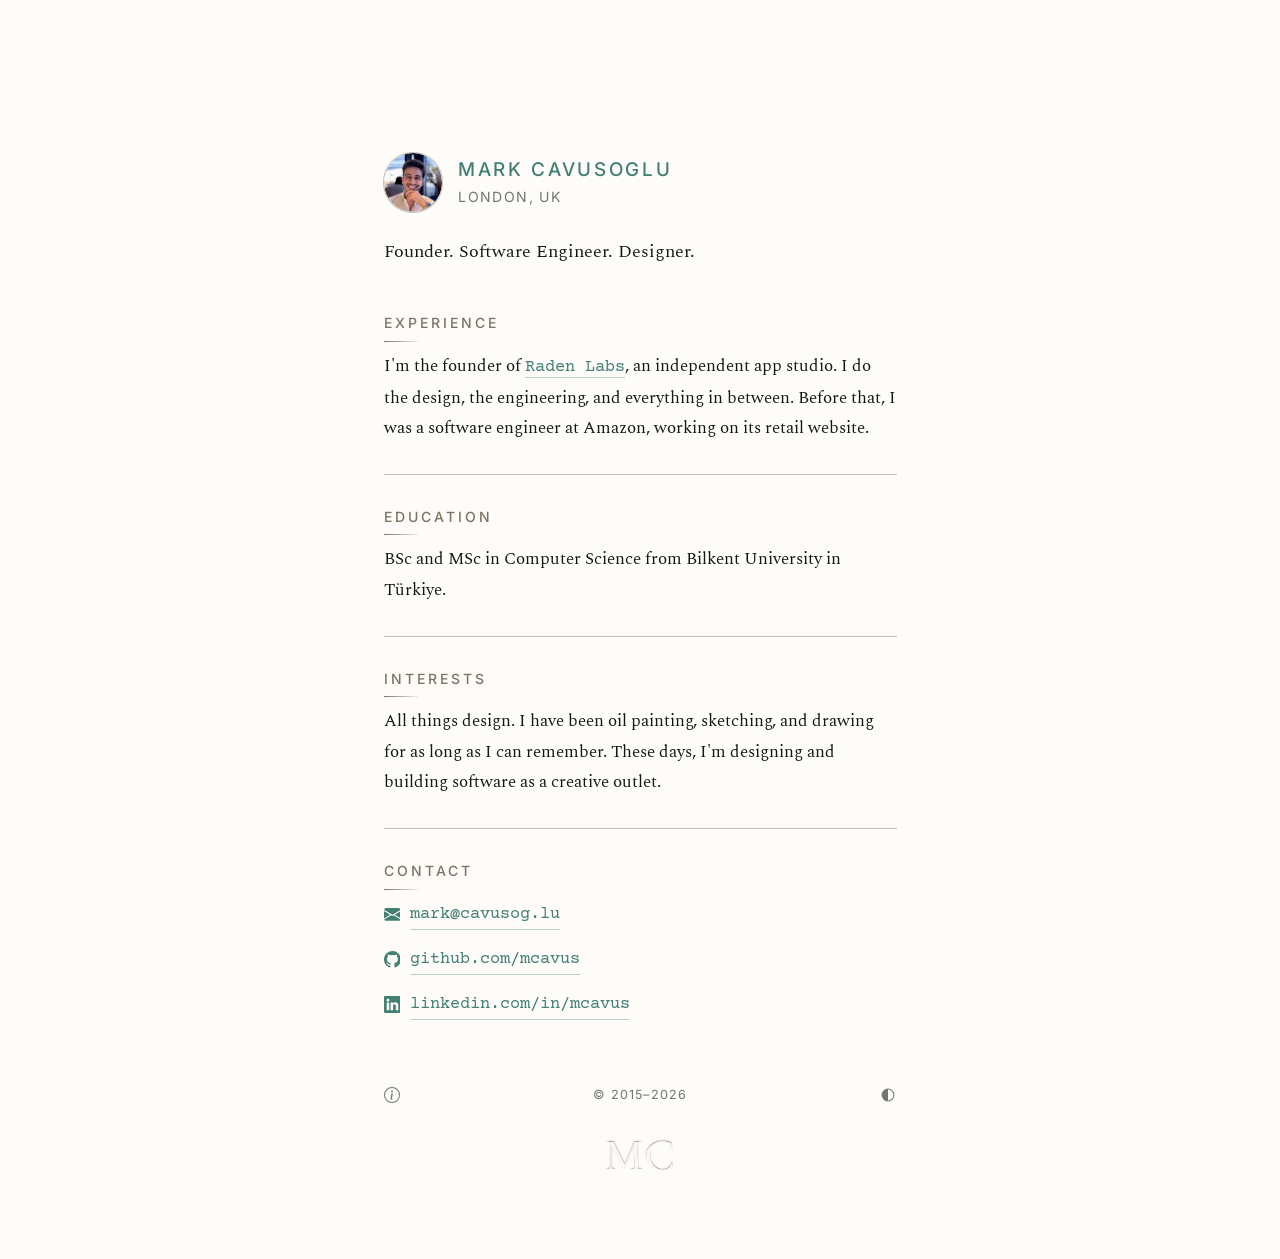
==== index.html @ 05237b3e "Setup personal site" ====
<!doctype html>
<html lang="en">
  <head>
    <meta charset="utf-8" />
    <title>Mark Cavusoglu</title>
    <meta name="viewport" content="width=device-width, initial-scale=1" />

    <!-- opt the whole page out of the Pinterest browser extension -->
    <meta name="pinterest" content="nopin" />

    <meta name="description" content="Founder of Raden Labs, an independent app studio. Previously a software engineer at Amazon. Based in London." />
    <link rel="canonical" href="https://mcavus.com/" />

    <!-- link previews: Slack, LinkedIn, iMessage, WhatsApp -->
    <meta property="og:type" content="website" />
    <meta property="og:site_name" content="Mark Cavusoglu" />
    <meta property="og:title" content="Mark Cavusoglu" />
    <meta property="og:description" content="Founder of Raden Labs, an independent app studio. Previously a software engineer at Amazon. Based in London." />
    <meta property="og:url" content="https://mcavus.com/" />
    <meta property="og:image" content="https://mcavus.com/share.jpg" />
    <meta property="og:image:width" content="1200" />
    <meta property="og:image:height" content="630" />
    <meta property="og:image:alt" content="Mark Cavusoglu, founder, software engineer and designer." />
    <meta name="twitter:card" content="summary_large_image" />

    <meta name="theme-color" content="#fdfcf8" media="(prefers-color-scheme: light)" />
    <meta name="theme-color" content="#151414" media="(prefers-color-scheme: dark)" />

    <!-- Apply the stored theme before first paint so the toggle never flashes. -->
    <script>
      try {
        var t = localStorage.getItem("theme");
        if (t === "light" || t === "dark") document.documentElement.dataset.theme = t;
      } catch (e) {}
    </script>

    <link rel="preconnect" href="https://fonts.googleapis.com" />
    <link rel="preconnect" href="https://fonts.gstatic.com" crossorigin />
    <link
      href="https://fonts.googleapis.com/css2?family=Cormorant+Garamond:wght@500&family=Courier+Prime&family=Inter:wght@400;500&family=Spectral&display=swap"
      rel="stylesheet"
    />

    <!-- .ico first for old browsers; those that understand type= prefer the
         SVG, which stays sharp at every size -->
    <link rel="icon" href="favicon.ico" sizes="any" />
    <link rel="icon" href="favicon.svg" type="image/svg+xml" />
    <!-- home-screen shortcuts: iOS wants a PNG and applies its own rounding,
         so that one is full-bleed; Android keeps the shape as drawn -->
    <link rel="apple-touch-icon" href="apple-touch-icon.png" />
    <link rel="icon" type="image/png" sizes="192x192" href="icon-192.png" />

    <link rel="stylesheet" href="style.css" />
  </head>

  <body>
    <main class="page">
      <div class="page-inner">
        <section class="hero">
          <div class="hero-col">
            <header class="hero-header">
              <div class="identity">
                <div class="avatar">
                  <img
                    src="portrait.jpg"
                    alt=""
                    width="160"
                    height="160"
                    decoding="async"
                    nopin="nopin"
                    draggable="false"
                  />
                </div>
                <div class="identity-text">
                  <h1 class="hero-name">MARK CAVUSOGLU</h1>
                  <p class="hero-location">London, UK</p>
                </div>
              </div>
              <p class="hero-lead">
                Founder. Software Engineer. Designer.
              </p>
            </header>

            <section class="hero-body">
              <section class="info-section">
                <h2 class="info-heading">Experience</h2>
                <p>
                  I'm the founder of
                  <a href="https://radenlabs.com" target="_blank" rel="noreferrer">Raden Labs</a>,
                  an independent app studio. I do
                  the design, the engineering, and everything in between.
                  Before that, I was a software engineer at Amazon, working on
                  its retail website.
                </p>
              </section>

              <section class="info-section">
                <h2 class="info-heading">Education</h2>
                <p>
                  BSc and MSc in Computer Science from Bilkent University in
                  Türkiye.
                </p>
              </section>

              <section class="info-section">
                <h2 class="info-heading">Interests</h2>
                <p>
                  All things design. I have been oil painting, sketching, and
                  drawing for as long as I can remember. These days, I'm
                  designing and building software as a creative outlet.
                </p>
              </section>

              <section class="info-section">
                <h2 class="info-heading">Contact</h2>
                <!-- Icons from Bootstrap Icons (icons.getbootstrap.com), MIT licence, (c) The Bootstrap Authors -->
                <ul class="contact-list">
                  <li>
                    <a href="mailto:mark@cavusog.lu">
                      <svg class="contact-icon" viewBox="0 0 16 16" fill="currentColor" aria-hidden="true" focusable="false"><path d="M.05 3.555A2 2 0 0 1 2 2h12a2 2 0 0 1 1.95 1.555L8 8.414zM0 4.697v7.104l5.803-3.558zM6.761 8.83l-6.57 4.027A2 2 0 0 0 2 14h12a2 2 0 0 0 1.808-1.144l-6.57-4.027L8 9.586zm3.436-.586L16 11.801V4.697z"/></svg>
                      <span>mark@cavusog.lu</span>
                    </a>
                  </li>
                  <li>
                    <a href="https://github.com/mcavus" target="_blank" rel="noreferrer">
                      <svg class="contact-icon" viewBox="0 0 16 16" fill="currentColor" aria-hidden="true" focusable="false"><path d="M8 0C3.58 0 0 3.58 0 8c0 3.54 2.29 6.53 5.47 7.59.4.07.55-.17.55-.38 0-.19-.01-.82-.01-1.49-2.01.37-2.53-.49-2.69-.94-.09-.23-.48-.94-.82-1.13-.28-.15-.68-.52-.01-.53.63-.01 1.08.58 1.23.82.72 1.21 1.87.87 2.33.66.07-.52.28-.87.51-1.07-1.78-.2-3.64-.89-3.64-3.95 0-.87.31-1.59.82-2.15-.08-.2-.36-1.02.08-2.12 0 0 .67-.21 2.2.82.64-.18 1.32-.27 2-.27s1.36.09 2 .27c1.53-1.04 2.2-.82 2.2-.82.44 1.1.16 1.92.08 2.12.51.56.82 1.27.82 2.15 0 3.07-1.87 3.75-3.65 3.95.29.25.54.73.54 1.48 0 1.07-.01 1.93-.01 2.2 0 .21.15.46.55.38A8.01 8.01 0 0 0 16 8c0-4.42-3.58-8-8-8"/></svg>
                      <span>github.com/mcavus</span>
                    </a>
                  </li>
                  <li>
                    <a href="https://www.linkedin.com/in/mcavus" target="_blank" rel="noreferrer">
                      <svg class="contact-icon" viewBox="0 0 16 16" fill="currentColor" aria-hidden="true" focusable="false"><path d="M0 1.146C0 .513.526 0 1.175 0h13.65C15.474 0 16 .513 16 1.146v13.708c0 .633-.526 1.146-1.175 1.146H1.175C.526 16 0 15.487 0 14.854zm4.943 12.248V6.169H2.542v7.225zm-1.2-8.212c.837 0 1.358-.554 1.358-1.248-.015-.709-.52-1.248-1.342-1.248S2.4 3.226 2.4 3.934c0 .694.521 1.248 1.327 1.248zm4.908 8.212V9.359c0-.216.016-.432.08-.586.173-.431.568-.878 1.232-.878.869 0 1.216.662 1.216 1.634v3.865h2.401V9.25c0-2.22-1.184-3.252-2.764-3.252-1.274 0-1.845.7-2.165 1.193v.025h-.016l.016-.025V6.169h-2.4c.03.678 0 7.225 0 7.225z"/></svg>
                      <span>linkedin.com/in/mcavus</span>
                    </a>
                  </li>
                </ul>
              </section>
            </section>

            <footer class="hero-footer">
              <div class="footer-row">
                <a class="icon-btn" href="site.html" data-label="Site info" aria-label="Site info">
                  <svg viewBox="0 0 16 16" width="16" height="16" fill="currentColor" aria-hidden="true" focusable="false">
                  <path d="M8 15A7 7 0 1 1 8 1a7 7 0 0 1 0 14m0 1A8 8 0 1 0 8 0a8 8 0 0 0 0 16"/>
                  <path d="m8.93 6.588-2.29.287-.082.38.45.083c.294.07.352.176.288.469l-.738 3.468c-.194.897.105 1.319.808 1.319.545 0 1.178-.252 1.465-.598l.088-.416c-.2.176-.492.246-.686.246-.275 0-.375-.193-.304-.533zM9 4.5a1 1 0 1 1-2 0 1 1 0 0 1 2 0"/>
                </svg>
                </a>
                <!-- literal year is the no-JS fallback; theme.js keeps it current -->
                <span class="footer-years">&copy;&nbsp;2015&ndash;<span id="year">2026</span></span>
                <button class="icon-btn" id="theme" type="button" data-label="Switch theme" aria-label="Switch colour theme">
                  <svg viewBox="0 0 20 20" width="16" height="16" aria-hidden="true" focusable="false">
                  <circle cx="10" cy="10" r="7.4" fill="none" stroke="currentColor" stroke-width="1.3" />
                  <path d="M10 2.6a7.4 7.4 0 0 0 0 14.8z" fill="currentColor" />
                </svg>
                </button>
              </div>
              <p class="footer-monogram">MC</p>
            </footer>
          </div>
        </section>
      </div>
    </main>

    <script src="theme.js" defer></script>
    <script src="analytics.js" defer></script>
  </body>
</html>
---- style.css ----
/* Palette: sage #7FBBB0 · ink #151414 · clay #908374 · paper #E1E0DE (dark-mode text)
   The four are used at full strength in dark mode. On paper, sage and clay
   are too light to pass WCAG AA on cream, so light mode uses hue-matched
   darker variants (#447F74 / #7F7365) that clear 4.5:1.
   Light mode sits on a near-white cream (#FDFCF8); dark stays on ink (#151414). */

:root {
  color-scheme: light;
  --accent: #447f74; /* sage, darkened for cream — 4.51:1 */
  --label: #7f7365; /* clay, darkened for cream — 4.50:1 */
  --page-bg: #fdfcf8; /* near-white cream, just off neutral */
  --text-main: #151414; /* 17.91:1 */
  --text-soft: #7f7365; /* 4.50:1 */
  --meta: #747473; /* neutral grey for metadata — 4.56:1, deliberately not clay */
  --border-soft: rgba(144, 131, 116, 0.5);
  --rule-fade: rgba(144, 131, 116, 0.14);
  --link-line: rgba(64, 121, 111, 0.35);
  --surface: #f0ede4; /* one step darker than the page */
  /* blind deboss: shadow on the upper edge, highlight on the lower */
  /* A dark edge on near-white reads weaker than a bright edge on near-black,
     so light mode sits a little above the numbers to read as equal to dark. */
  --emboss-lo: rgba(113, 101, 81, 0.62);
  --emboss-hi: rgba(255, 255, 255, 1);
  --emboss-face: #f9f8f4;
}

/* dark tokens, kept in one place */
@media (prefers-color-scheme: dark) {
  :root:not([data-theme="light"]) {
    color-scheme: dark;
    --accent: #7fbbb0; /* 8.44:1 on ink */
    --label: #908374; /* 4.98:1 on ink */
    --page-bg: #151414;
    --text-main: #e1e0de; /* 13.94:1 */
    --text-soft: #908374; /* 4.98:1 */
    --meta: #9e9e9d; /* 6.86:1 */
    --border-soft: rgba(144, 131, 116, 0.32);
    --rule-fade: rgba(144, 131, 116, 0.08);
    --link-line: rgba(127, 187, 176, 0.35);
    --surface: #232322; /* one step lighter than the page */
    --emboss-lo: rgba(0, 0, 0, 0.98);
    --emboss-hi: rgba(255, 255, 255, 0.22);
    --emboss-face: #181717; /* barely off the page, so the form still catches */
  }
}

/* explicit choice from the toggle always wins over the system preference */
:root[data-theme="dark"] {
  color-scheme: dark;
  --accent: #7fbbb0;
  --label: #908374;
  --page-bg: #151414;
  --text-main: #e1e0de;
  --text-soft: #908374;
  --meta: #9e9e9d;
  --border-soft: rgba(144, 131, 116, 0.32);
  --rule-fade: rgba(144, 131, 116, 0.08);
  --link-line: rgba(127, 187, 176, 0.35);
  --surface: #232322; /* one step lighter than the page */
  --emboss-lo: rgba(0, 0, 0, 0.98);
  --emboss-hi: rgba(255, 255, 255, 0.22);
  --emboss-face: #181717; /* barely off the page, so the form still catches */
}

*,
*::before,
*::after {
  box-sizing: border-box;
}

/* Everything below is sized in rem, so this one value scales the whole page.
   112.5% = 18px base instead of the browser default 16px. */
html {
  font-size: 112.5%;
  -webkit-text-size-adjust: 100%;
}

body {
  margin: 0;
  font-family: "Spectral", Georgia, "Times New Roman", serif;
  background-color: var(--page-bg);
  color: var(--text-main);
  -webkit-font-smoothing: antialiased;
}

/* everything that is not prose keeps its original face */
.hero-name,
.hero-location,
.footer-years {
  font-family: "Inter", system-ui, sans-serif;
}

.page {
  min-height: 100vh;
  display: flex;
  justify-content: center;
  align-items: flex-start; /* allow margin-top to work naturally */
}

.page-inner {
  /* .page is a centring flex container, so this needs an explicit width or it
     shrinks to fit its content and max-width never applies */
  width: 100%;
  max-width: 47.5rem; /* 760px at the old 16px base */
  padding: 3rem 1.5rem;
  margin: 0 auto;
}

@media (min-width: 992px) {
  .page-inner {
    padding: 4.5rem 2rem;
  }
}

/* Replaces Bootstrap's .row / .col-12 .col-lg-8. That grid resolved to a
   456px column centred inside the 760px page on wide screens, and to full
   width below the 992px breakpoint — reproduced here exactly. */
.hero-col {
  width: 100%;
}

@media (min-width: 992px) {
  .hero-col {
    max-width: 28.5rem; /* 456px at the old 16px base */
    margin-inline: auto;
  }
}

.hero-header {
  margin-bottom: 2.25rem;
  margin-top: clamp(3rem, 8vh, 6rem); /* real hero spacing */
}

/* the two footer icon buttons — about, and the theme toggle */

.icon-btn {
  position: relative;
  display: grid;
  place-items: center;
  flex: none;
  width: 2rem;
  height: 2rem;
  padding: 0;
  border: 0;
  border-radius: 4px;
  background: transparent;
  color: var(--meta);
  text-decoration: none;
  cursor: pointer;
  transition: color 160ms ease, background-color 160ms ease;
}

.icon-btn:hover {
  color: var(--accent);
  background: var(--surface);
}

.icon-btn:focus-visible {
  outline: 2px solid var(--accent);
  outline-offset: 2px;
}

/* Own tooltip rather than the native title=, which waits about a second and
   arrives in OS chrome. This shows instantly and in the site's own type. */
.icon-btn::after {
  content: attr(data-label);
  position: absolute;
  bottom: calc(100% + 0.35rem);
  left: 50%;
  transform: translateX(-50%);
  white-space: nowrap;
  font-family: "Inter", system-ui, sans-serif;
  font-size: 0.78rem; /* 14px */
  font-weight: 400;
  letter-spacing: normal;
  line-height: 1.3;
  color: var(--text-main);
  color: color-mix(in srgb, var(--text-main) 78%, transparent);
  background: var(--surface);
  border-radius: 0.34rem; /* 6px */
  padding: 0.22rem 0.56rem; /* 4px 10px */
  opacity: 0;
  pointer-events: none;
  transition: opacity 140ms ease;
}

.icon-btn:hover::after,
.icon-btn:focus-visible::after {
  opacity: 1;
}

/* The buttons are 2rem boxes around a 16px glyph, so the glyph sits 10px
   inside the button's edge. Aligning the boxes to the column would leave the
   icons visibly indented against the contact icons and headings above, so the
   outer two are pulled out by that inset — the glyphs line up with the column,
   and only the hover background overhangs it. */
.footer-row .icon-btn:first-child {
  margin-left: calc((2rem - 16px) / -2);
}

.footer-row .icon-btn:last-child {
  margin-right: calc((2rem - 16px) / -2);
}

/* the outer two would otherwise centre their labels off the edge of a phone */
.footer-row .icon-btn:first-child::after {
  left: 0;
  transform: none;
}

.footer-row .icon-btn:last-child::after {
  left: auto;
  right: 0;
  transform: none;
}

@media (prefers-reduced-motion: reduce) {
  .icon-btn,
  .icon-btn::after {
    transition: none;
  }
}

/* identity block: photo + name */

.identity {
  display: flex;
  align-items: center;
  gap: 0.9rem;
  margin-bottom: 1.4rem;
}

.avatar {
  flex: none;
  display: block;
  width: 3.25rem;
  height: 3.25rem;
  border-radius: 50%;
  overflow: hidden;
  /* hairline ring keeps the circle from dissolving into the page in both themes */
  box-shadow: 0 0 0 1px var(--border-soft);
}

.avatar img {
  display: block;
  width: 100%;
  height: 100%;
  object-fit: cover;
  border-radius: 50%;
  /* deter casual saving: no drag, no selection, no long-press callout, and
     pointer-events:none sends right-clicks to the wrapper instead, so the
     browser offers no image-specific menu items */
  pointer-events: none;
  user-select: none;
  -webkit-user-select: none;
  -webkit-user-drag: none;
  -webkit-touch-callout: none;
}

/* name */

.hero-name {
  letter-spacing: 0.14em;
  font-size: 1.05rem;
  font-weight: 500;
  line-height: 1.2;
  color: var(--accent);
  text-transform: uppercase;
  margin: 0;
}

.hero-location {
  font-size: 0.78rem;
  letter-spacing: 0.1em;
  text-transform: uppercase;
  color: var(--meta);
  /* bottom spacing now belongs to .identity */
  margin: 0.35rem 0 0;
}

/* back-link above the title on secondary pages */
.page-nav {
  margin-top: 0.5rem;
}

.page-nav .home-link {
  margin-top: 0;
}

/* the hero's tall top margin belongs to the link now */
.page-nav + .hero-header {
  margin-top: 2rem;
}

/* colophon: label / value rows. Deliberately not .info-section — that
   pattern, with its rules and tracked headings, belongs to the homepage. */
.colophon {
  margin: 0;
  display: grid;
  grid-template-columns: 1fr;
  gap: 0.25rem 1.5rem;
  font-size: 0.96rem;
  line-height: 1.6;
}

@media (min-width: 34em) {
  .colophon {
    grid-template-columns: 6.5rem 1fr;
    gap: 0.7rem 1.5rem;
  }
}

.colophon dt {
  font-family: "Inter", system-ui, sans-serif;
  font-size: 0.72rem;
  letter-spacing: 0.14em;
  text-transform: uppercase;
  color: var(--meta);
  /* nudge down so the label sits on the value's baseline, not above it */
  padding-top: 0.28rem;
}

.colophon dd {
  margin: 0 0 1rem;
  color: var(--text-main);
}

@media (min-width: 34em) {
  .colophon dd {
    margin-bottom: 0;
  }
}

.colophon a {
  font-family: "Courier Prime", ui-monospace, "Courier New", monospace;
  color: var(--accent);
  text-decoration: none;
  border-bottom: 1px solid var(--link-line);
  transition: border-bottom-color 160ms ease;
}

.colophon a:hover {
  border-bottom-color: var(--accent);
}

.colophon a:focus-visible {
  outline: 2px solid var(--accent);
  outline-offset: 3px;
  border-radius: 2px;
}

@media (prefers-reduced-motion: reduce) {
  .colophon a {
    transition: none;
  }
}

/* heading for secondary pages, e.g. Site info */
.page-title {
  font-family: "Spectral", Georgia, serif;
  font-size: 1.7rem;
  font-weight: 400;
  line-height: 1.25;
  color: var(--text-main);
  margin: 0 0 1.8rem;
}

.hero-lead {
  font-size: 1.02rem;
  line-height: 1.7;
  color: var(--text-main);
  margin: 0;
  max-width: 38rem;
}

.hero-body {
  font-size: 0.96rem;
  line-height: 1.75;
  color: var(--text-main);
}

/* sections */

.info-section {
  margin-top: 1.7rem;
  padding-top: 1.5rem;
  border-top: 1px solid var(--border-soft);
}

.info-section:first-of-type {
  margin-top: 0;
  padding-top: 0;
  border-top: none;
}

.info-heading {
  position: relative;
  display: inline-block;
  font-family: "Inter", system-ui, sans-serif;
  font-size: 0.78rem;
  font-weight: 500;
  letter-spacing: 0.22em;
  text-transform: uppercase;
  color: var(--label);
  margin: 0 0 0.5rem;
  padding-bottom: 0.35rem;
}

.info-heading::after {
  content: "";
  position: absolute;
  left: 0;
  bottom: 0;
  width: 1.9rem;
  height: 1px;
  background: linear-gradient(
    to right,
    var(--label),
    var(--rule-fade)
  );
}

.info-section p {
  margin: 0;
}

/* space between paragraphs within a section, without adding any before the
   first one — that gap belongs to the heading */
.info-section p + p {
  margin-top: 0.85rem;
}

/* links inside text */

.info-section a {
  font-family: "Courier Prime", ui-monospace, "Courier New", monospace;
  font-size: 1em; /* Courier Prime runs small — no downsizing needed */
  color: var(--accent);
  text-decoration: none;
  border-bottom: 1px solid var(--link-line);
  transition: border-bottom-color 160ms ease;
}

.info-section a:hover {
  border-bottom-color: var(--accent);
}

.info-section a:focus-visible {
  outline: 2px solid var(--accent);
  outline-offset: 3px;
  border-radius: 2px;
}

@media (prefers-reduced-motion: reduce) {
  .info-section a {
    transition: none;
  }
}

/* contact list — icon + label */

.contact-list {
  list-style: none;
  margin: 0;
  padding: 0;
  display: flex;
  flex-direction: column;
  gap: 0.6rem;
}

.contact-list a {
  display: inline-flex;
  align-items: center;
  gap: 0.55rem;
  /* the rule belongs to the label, not the icon, so it sits under the text only */
  border-bottom: none;
}

.contact-list a span {
  border-bottom: 1px solid var(--link-line);
  transition: border-bottom-color 160ms ease;
}

.contact-list a:hover span {
  border-bottom-color: var(--accent);
}

.contact-icon {
  flex: none;
  width: 0.9375rem;
  height: 0.9375rem;
}

@media (prefers-reduced-motion: reduce) {
  .contact-list a span {
    transition: none;
  }
}

/* 404 */

/* the error page is short, so it sits in the middle rather than at the top */
.page-centred {
  align-items: center;
}

.error-plate {
  margin: 0 0 2rem;
}

/* ---- gallery picture light -------------------------------------------
   A real fixture: a slim bar on a short stem above the canvas, throwing a
   warm cone downward. Hidden in light mode — the room is already lit. */

/* absolutely positioned so switching themes never shifts the painting */
.error-plate {
  position: relative;
}

.plate-lamp {
  display: none;
  position: absolute;
  left: 50%;
  transform: translateX(-50%);
  bottom: calc(100% + 0.45rem);
  width: 34%;
  max-width: 9rem;
  height: 0.28rem;
  border-radius: 0.2rem 0.2rem 0.12rem 0.12rem;
  /* machined housing: catches light along the top, falls to black underneath */
  background: linear-gradient(
    to bottom,
    #605e57 0%,
    #4a4842 38%,
    #2c2b27 76%,
    #171613 100%
  );
  box-shadow:
    0 -1px 0 rgba(255, 224, 165, 0.2),
    /* the lit underside — this is the lamp itself, not a reflection */
      0 1px 0 rgba(255, 219, 155, 0.8),
    0 2px 7px rgba(255, 206, 120, 0.4),
    0 5px 14px rgba(0, 0, 0, 0.5);
}

/* the stem holding it off the wall */
.plate-lamp::before {
  content: "";
  position: absolute;
  left: 50%;
  bottom: 100%;
  width: 0.18rem;
  height: 0.62rem;
  transform: translateX(-50%);
  background: linear-gradient(to bottom, #2a2926 0%, #4c4a44 70%, #55534c 100%);
  border-radius: 0.09rem 0.09rem 0 0;
}

/* the cone in the air between lamp and canvas, widening as it falls */
.plate-lamp::after {
  content: "";
  position: absolute;
  left: 50%;
  top: calc(100% - 1px);
  /* wide enough to spill past the fixture, narrow enough that it can never
     push the page sideways on a phone */
  width: 210%;
  max-width: 100vw;
  height: 2.2rem;
  transform: translateX(-50%);
  pointer-events: none;
  background: radial-gradient(
    46% 150% at 50% -8%,
    rgba(255, 216, 150, 0.36),
    rgba(255, 216, 150, 0.1) 44%,
    rgba(255, 216, 150, 0) 76%
  );
}

/* the frame exists so the picture light can overlay the canvas only,
   not the caption beneath it */
.plate-frame {
  position: relative;
  display: block;
  border-radius: 2px;
  overflow: hidden;
  /* hairline keeps the plate from floating free of the page in dark mode */
  box-shadow: 0 0 0 1px var(--border-soft);
}

.error-plate img {
  display: block;
  width: 100%;
  height: auto;
  transition: filter 200ms ease;
}

/* Picture light. In dark mode the canvas is turned down, then a warm pool is
   thrown across the top of it and allowed to fall away toward the bottom —
   the way a gallery lamp actually lights a painting. Light mode gets none of
   this: the room is already lit. */
.plate-frame::after {
  content: "";
  position: absolute;
  inset: 0;
  pointer-events: none;
  opacity: 0;
  transition: opacity 200ms ease;
  background:
    /* 1. hot band along the very top, where the lamp is nearest the canvas */
    linear-gradient(
      to bottom,
      rgba(255, 224, 165, 0.52) 0%,
      rgba(255, 224, 165, 0.24) 14%,
      rgba(255, 224, 165, 0) 32%
    ),
    /* 2. the pool of light, centred under the fixture */
      radial-gradient(
        80% 58% at 50% -6%,
        rgba(255, 219, 155, 0.42),
        rgba(255, 219, 155, 0.14) 46%,
        rgba(255, 219, 155, 0) 72%
      ),
    /* 3. inverse-square falloff down the canvas */
      linear-gradient(
        to bottom,
        rgba(0, 0, 0, 0) 24%,
        rgba(0, 0, 0, 0.34) 62%,
        rgba(0, 0, 0, 0.62) 100%
      ),
    /* 4. corners stay out of the beam */
      radial-gradient(
        125% 105% at 50% -5%,
        rgba(0, 0, 0, 0) 52%,
        rgba(0, 0, 0, 0.46) 100%
      );
}

@media (prefers-color-scheme: dark) {
  :root:not([data-theme="light"]) .error-plate img {
    filter: brightness(0.62) saturate(0.85);
  }

  :root:not([data-theme="light"]) .plate-frame::after {
    opacity: 1;
  }

  :root:not([data-theme="light"]) .plate-lamp {
    display: block;
  }
}

:root[data-theme="dark"] .error-plate img {
  filter: brightness(0.62) saturate(0.85);
}

:root[data-theme="dark"] .plate-frame::after {
  opacity: 1;
}

:root[data-theme="dark"] .plate-lamp {
  display: block;
}

@media (prefers-reduced-motion: reduce) {
  .plate-frame::after {
    transition: none;
  }
}

@media (prefers-reduced-motion: reduce) {
  .error-plate img {
    transition: none;
  }
}

/* museum-label voice: real Spectral italic, not a synthesised oblique */
.error-plate figcaption {
  font-family: "Spectral", Georgia, serif;
  font-style: italic;
  font-size: 0.68rem;
  letter-spacing: 0.01em;
  line-height: 1.5;
  color: var(--meta);
  margin-top: 0.65rem;
}

.error-code {
  /* same face as the headline below it */
  font-family: "Spectral", Georgia, serif;
  font-size: clamp(4rem, 15vw, 6.5rem);
  line-height: 1;
  /* tracking is added to the right edge too, so pull that back to keep the
     three digits optically centred */
  letter-spacing: 0.14em;
  text-indent: 0.14em;
  text-align: center;
  color: var(--accent); /* the monogram green */
  /* room below for the picture light to hang without displacing the painting.
     Kept in both themes so switching never reflows the page. */
  margin: 0 0 3.4rem;
}

.error-title {
  font-size: 1.5rem;
  font-weight: 400;
  line-height: 1.3;
  color: var(--text-main);
  margin: 0.6rem 0 0;
}

.home-link {
  display: inline-flex;
  align-items: center;
  gap: 0.5rem;
  margin-top: 2rem;
  font-family: "Courier Prime", ui-monospace, "Courier New", monospace;
  color: var(--accent);
  text-decoration: none;
}

.home-link span {
  border-bottom: 1px solid var(--link-line);
  transition: border-bottom-color 160ms ease;
}

.home-link:hover span {
  border-bottom-color: var(--accent);
}

.home-link:focus-visible {
  outline: 2px solid var(--accent);
  outline-offset: 3px;
  border-radius: 2px;
}

.home-arrow {
  flex: none;
  width: 0.9375rem;
  height: 0.9375rem;
}

@media (prefers-reduced-motion: reduce) {
  .home-link span {
    transition: none;
  }
}

/* footer */

.hero-footer {
  margin-top: 3rem;
}

/* info · copyright · theme toggle. The two buttons are the same width, so the
   copyright lands dead centre without needing to be positioned. */
.footer-row {
  display: flex;
  align-items: center;
  justify-content: space-between;
  gap: 0.75rem;
}

.footer-years {
  font-size: 0.7rem;
  color: var(--meta);
  letter-spacing: 0.08em;
  white-space: nowrap;
}

/* Blind deboss. The letterform is the page colour; all the depth comes from
   a shadow on its upper edge and a highlight on its lower. It can afford to be
   decorative now that the copyright line above carries the readable text. */
.footer-monogram {
  font-family: "Cormorant Garamond", serif;
  /* 2.2rem is the floor for this effect: below it the 1px shadows are too
     large a fraction of Cormorant's stroke and the relief goes flat */
  font-size: 2.5rem;
  font-weight: 500;
  line-height: 1;
  letter-spacing: 0.04em;
  text-indent: 0.04em;
  text-align: center;
  margin: 1.1rem 0 0;
  color: var(--emboss-face);
  text-shadow: 0 -1px 1px var(--emboss-lo), 0 1px 1px var(--emboss-hi);
  user-select: none;
}

/* the effect is pure shadow, which forced-colours modes strip away */
@media (forced-colors: active) {
  .footer-monogram {
    color: CanvasText;
    text-shadow: none;
  }
}
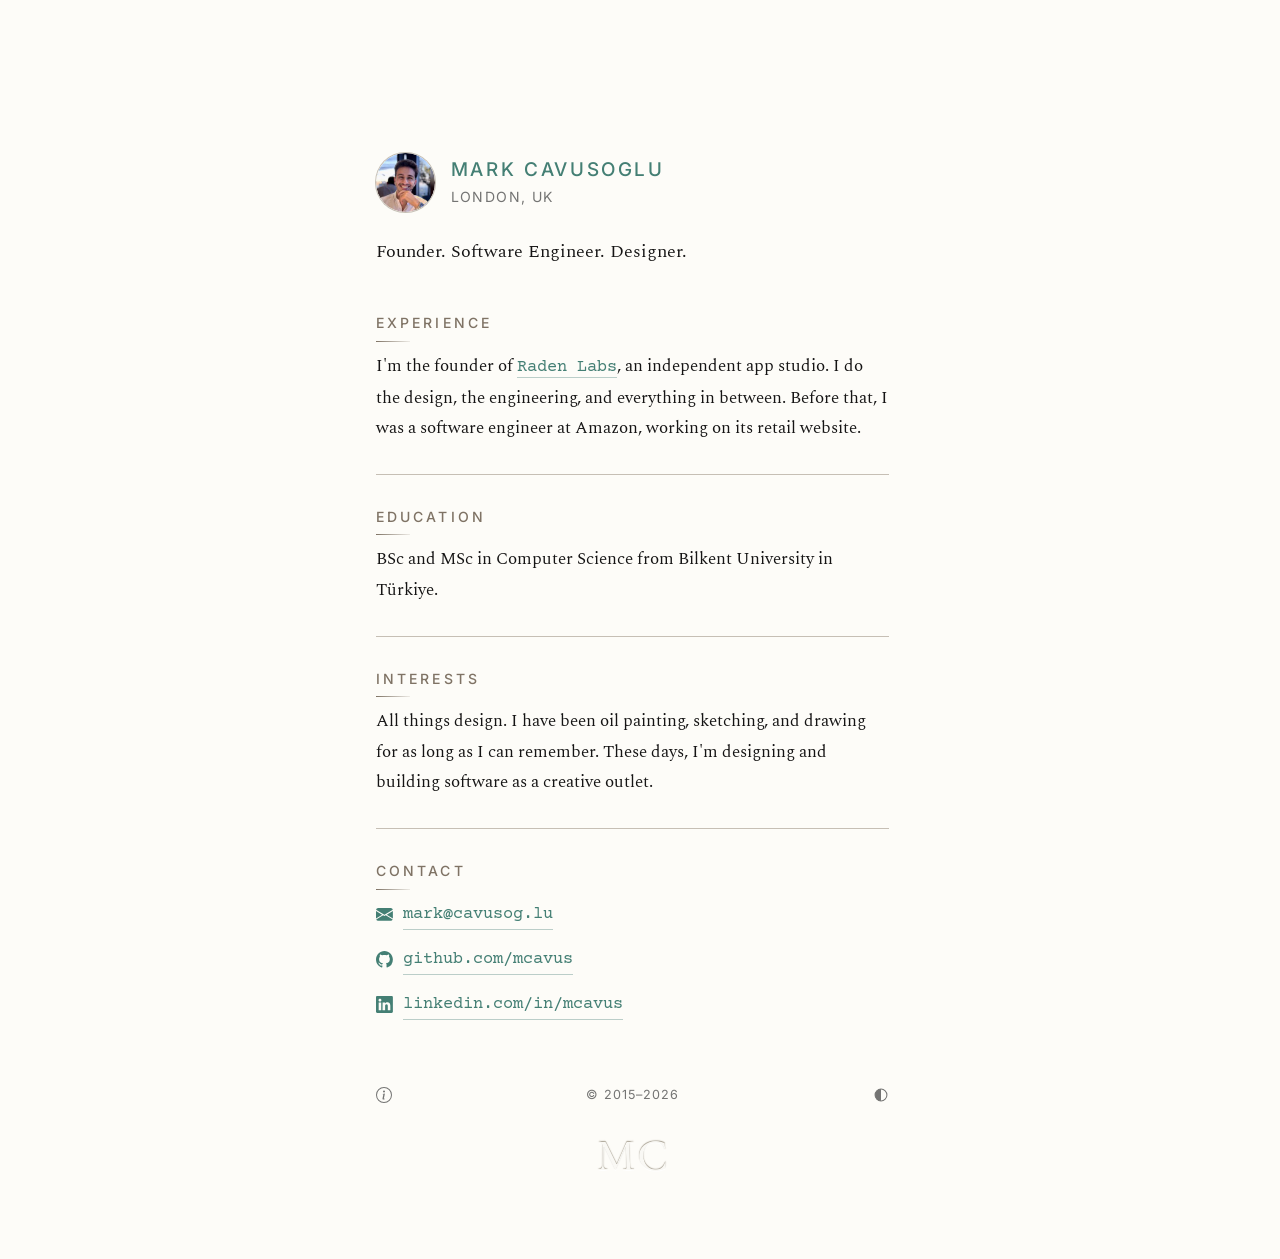
==== commit 0e7b410a: "Group assets into folders; add README, LICENSE, open-source link" ====
--- a/index.html
+++ b/index.html
@@ -17,7 +17,7 @@
     <meta property="og:title" content="Mark Cavusoglu" />
     <meta property="og:description" content="Founder of Raden Labs, an independent app studio. Previously a software engineer at Amazon. Based in London." />
     <meta property="og:url" content="https://mcavus.com/" />
-    <meta property="og:image" content="https://mcavus.com/share.jpg" />
+    <meta property="og:image" content="https://mcavus.com/assets/img/share.jpg" />
     <meta property="og:image:width" content="1200" />
     <meta property="og:image:height" content="630" />
     <meta property="og:image:alt" content="Mark Cavusoglu, founder, software engineer and designer." />
@@ -50,7 +50,7 @@
     <link rel="apple-touch-icon" href="apple-touch-icon.png" />
     <link rel="icon" type="image/png" sizes="192x192" href="icon-192.png" />
 
-    <link rel="stylesheet" href="style.css" />
+    <link rel="stylesheet" href="assets/css/style.css" />
   </head>
 
   <body>
@@ -62,7 +62,7 @@
               <div class="identity">
                 <div class="avatar">
                   <img
-                    src="portrait.jpg"
+                    src="assets/img/portrait.jpg"
                     alt=""
                     width="160"
                     height="160"
@@ -161,7 +161,7 @@
       </div>
     </main>
 
-    <script src="theme.js" defer></script>
-    <script src="analytics.js" defer></script>
+    <script src="assets/js/theme.js" defer></script>
+    <script src="assets/js/analytics.js" defer></script>
   </body>
 </html>
--- a/assets/css/style.css
+++ b/assets/css/style.css
@@ -0,0 +1,799 @@
+/* Palette: sage #7FBBB0 · ink #151414 · clay #908374 · paper #E1E0DE (dark-mode text)
+   The four are used at full strength in dark mode. On paper, sage and clay
+   are too light to pass WCAG AA on cream, so light mode uses hue-matched
+   darker variants (#447F74 / #7F7365) that clear 4.5:1.
+   Light mode sits on a near-white cream (#FDFCF8); dark stays on ink (#151414). */
+
+:root {
+  color-scheme: light;
+  --accent: #447f74; /* sage, darkened for cream — 4.51:1 */
+  --label: #7f7365; /* clay, darkened for cream — 4.50:1 */
+  --page-bg: #fdfcf8; /* near-white cream, just off neutral */
+  --text-main: #151414; /* 17.91:1 */
+  --text-soft: #7f7365; /* 4.50:1 */
+  --meta: #747473; /* neutral grey for metadata — 4.56:1, deliberately not clay */
+  --border-soft: rgba(144, 131, 116, 0.5);
+  --rule-fade: rgba(144, 131, 116, 0.14);
+  --link-line: rgba(64, 121, 111, 0.35);
+  --surface: #f0ede4; /* one step darker than the page */
+  /* blind deboss: shadow on the upper edge, highlight on the lower */
+  /* A dark edge on near-white reads weaker than a bright edge on near-black,
+     so light mode sits a little above the numbers to read as equal to dark. */
+  --emboss-lo: rgba(113, 101, 81, 0.62);
+  --emboss-hi: rgba(255, 255, 255, 1);
+  --emboss-face: #f9f8f4;
+}
+
+/* dark tokens, kept in one place */
+@media (prefers-color-scheme: dark) {
+  :root:not([data-theme="light"]) {
+    color-scheme: dark;
+    --accent: #7fbbb0; /* 8.44:1 on ink */
+    --label: #908374; /* 4.98:1 on ink */
+    --page-bg: #151414;
+    --text-main: #e1e0de; /* 13.94:1 */
+    --text-soft: #908374; /* 4.98:1 */
+    --meta: #9e9e9d; /* 6.86:1 */
+    --border-soft: rgba(144, 131, 116, 0.32);
+    --rule-fade: rgba(144, 131, 116, 0.08);
+    --link-line: rgba(127, 187, 176, 0.35);
+    --surface: #232322; /* one step lighter than the page */
+    --emboss-lo: rgba(0, 0, 0, 0.98);
+    --emboss-hi: rgba(255, 255, 255, 0.22);
+    --emboss-face: #181717; /* barely off the page, so the form still catches */
+  }
+}
+
+/* explicit choice from the toggle always wins over the system preference */
+:root[data-theme="dark"] {
+  color-scheme: dark;
+  --accent: #7fbbb0;
+  --label: #908374;
+  --page-bg: #151414;
+  --text-main: #e1e0de;
+  --text-soft: #908374;
+  --meta: #9e9e9d;
+  --border-soft: rgba(144, 131, 116, 0.32);
+  --rule-fade: rgba(144, 131, 116, 0.08);
+  --link-line: rgba(127, 187, 176, 0.35);
+  --surface: #232322; /* one step lighter than the page */
+  --emboss-lo: rgba(0, 0, 0, 0.98);
+  --emboss-hi: rgba(255, 255, 255, 0.22);
+  --emboss-face: #181717; /* barely off the page, so the form still catches */
+}
+
+*,
+*::before,
+*::after {
+  box-sizing: border-box;
+}
+
+/* Everything below is sized in rem, so this one value scales the whole page.
+   112.5% = 18px base instead of the browser default 16px. */
+html {
+  font-size: 112.5%;
+  -webkit-text-size-adjust: 100%;
+  /* reserve the scrollbar's width on every page so short pages (Site info)
+     don't jump sideways relative to tall ones (home) when navigating */
+  scrollbar-gutter: stable;
+}
+
+body {
+  margin: 0;
+  font-family: "Spectral", Georgia, "Times New Roman", serif;
+  background-color: var(--page-bg);
+  color: var(--text-main);
+  -webkit-font-smoothing: antialiased;
+}
+
+/* everything that is not prose keeps its original face */
+.hero-name,
+.hero-location,
+.footer-years {
+  font-family: "Inter", system-ui, sans-serif;
+}
+
+.page {
+  min-height: 100vh;
+  display: flex;
+  justify-content: center;
+  align-items: flex-start; /* allow margin-top to work naturally */
+}
+
+.page-inner {
+  /* .page is a centring flex container, so this needs an explicit width or it
+     shrinks to fit its content and max-width never applies */
+  width: 100%;
+  max-width: 47.5rem; /* 760px at the old 16px base */
+  padding: 3rem 1.5rem;
+  margin: 0 auto;
+}
+
+@media (min-width: 992px) {
+  .page-inner {
+    padding: 4.5rem 2rem;
+  }
+}
+
+/* Replaces Bootstrap's .row / .col-12 .col-lg-8. That grid resolved to a
+   456px column centred inside the 760px page on wide screens, and to full
+   width below the 992px breakpoint — reproduced here exactly. */
+.hero-col {
+  width: 100%;
+}
+
+@media (min-width: 992px) {
+  .hero-col {
+    max-width: 28.5rem; /* 456px at the old 16px base */
+    margin-inline: auto;
+  }
+}
+
+.hero-header {
+  margin-bottom: 2.25rem;
+  margin-top: clamp(3rem, 8vh, 6rem); /* real hero spacing */
+}
+
+/* the two footer icon buttons — about, and the theme toggle */
+
+.icon-btn {
+  position: relative;
+  display: grid;
+  place-items: center;
+  flex: none;
+  width: 2rem;
+  height: 2rem;
+  padding: 0;
+  border: 0;
+  border-radius: 4px;
+  background: transparent;
+  color: var(--meta);
+  text-decoration: none;
+  cursor: pointer;
+  transition: color 160ms ease, background-color 160ms ease;
+}
+
+.icon-btn:hover {
+  color: var(--accent);
+  background: var(--surface);
+}
+
+.icon-btn:focus-visible {
+  outline: 2px solid var(--accent);
+  outline-offset: 2px;
+}
+
+/* Own tooltip rather than the native title=, which waits about a second and
+   arrives in OS chrome. This shows instantly and in the site's own type. */
+.icon-btn::after {
+  content: attr(data-label);
+  position: absolute;
+  bottom: calc(100% + 0.35rem);
+  left: 50%;
+  transform: translateX(-50%);
+  white-space: nowrap;
+  font-family: "Inter", system-ui, sans-serif;
+  font-size: 0.78rem; /* 14px */
+  font-weight: 400;
+  letter-spacing: normal;
+  line-height: 1.3;
+  color: var(--text-main);
+  color: color-mix(in srgb, var(--text-main) 78%, transparent);
+  background: var(--surface);
+  border-radius: 0.34rem; /* 6px */
+  padding: 0.22rem 0.56rem; /* 4px 10px */
+  opacity: 0;
+  pointer-events: none;
+  transition: opacity 140ms ease;
+}
+
+.icon-btn:hover::after,
+.icon-btn:focus-visible::after {
+  opacity: 1;
+}
+
+/* The buttons are 2rem boxes around a 16px glyph, so the glyph sits 10px
+   inside the button's edge. Aligning the boxes to the column would leave the
+   icons visibly indented against the contact icons and headings above, so the
+   outer two are pulled out by that inset — the glyphs line up with the column,
+   and only the hover background overhangs it. */
+.footer-row .icon-btn:first-child {
+  margin-left: calc((2rem - 16px) / -2);
+}
+
+.footer-row .icon-btn:last-child {
+  margin-right: calc((2rem - 16px) / -2);
+}
+
+/* the outer two would otherwise centre their labels off the edge of a phone */
+.footer-row .icon-btn:first-child::after {
+  left: 0;
+  transform: none;
+}
+
+.footer-row .icon-btn:last-child::after {
+  left: auto;
+  right: 0;
+  transform: none;
+}
+
+@media (prefers-reduced-motion: reduce) {
+  .icon-btn,
+  .icon-btn::after {
+    transition: none;
+  }
+}
+
+/* identity block: photo + name */
+
+.identity {
+  display: flex;
+  align-items: center;
+  gap: 0.9rem;
+  margin-bottom: 1.4rem;
+}
+
+.avatar {
+  flex: none;
+  display: block;
+  width: 3.25rem;
+  height: 3.25rem;
+  border-radius: 50%;
+  overflow: hidden;
+  /* hairline ring keeps the circle from dissolving into the page in both themes */
+  box-shadow: 0 0 0 1px var(--border-soft);
+}
+
+.avatar img {
+  display: block;
+  width: 100%;
+  height: 100%;
+  object-fit: cover;
+  border-radius: 50%;
+  /* deter casual saving: no drag, no selection, no long-press callout, and
+     pointer-events:none sends right-clicks to the wrapper instead, so the
+     browser offers no image-specific menu items */
+  pointer-events: none;
+  user-select: none;
+  -webkit-user-select: none;
+  -webkit-user-drag: none;
+  -webkit-touch-callout: none;
+}
+
+/* name */
+
+.hero-name {
+  letter-spacing: 0.14em;
+  font-size: 1.05rem;
+  font-weight: 500;
+  line-height: 1.2;
+  color: var(--accent);
+  text-transform: uppercase;
+  margin: 0;
+}
+
+.hero-location {
+  font-size: 0.78rem;
+  letter-spacing: 0.1em;
+  text-transform: uppercase;
+  color: var(--meta);
+  /* bottom spacing now belongs to .identity */
+  margin: 0.35rem 0 0;
+}
+
+/* back-link above the title on secondary pages */
+.page-nav {
+  margin-top: 0.5rem;
+}
+
+.page-nav .home-link {
+  margin-top: 0;
+}
+
+/* the hero's tall top margin belongs to the link now */
+.page-nav + .hero-header {
+  margin-top: 2rem;
+}
+
+/* colophon: label / value rows. Deliberately not .info-section — that
+   pattern, with its rules and tracked headings, belongs to the homepage. */
+.colophon {
+  margin: 0;
+  display: grid;
+  grid-template-columns: 1fr;
+  gap: 0.25rem 1.5rem;
+  font-size: 0.96rem;
+  line-height: 1.6;
+}
+
+@media (min-width: 34em) {
+  .colophon {
+    grid-template-columns: 6.5rem 1fr;
+    gap: 0.7rem 1.5rem;
+  }
+}
+
+.colophon dt {
+  font-family: "Inter", system-ui, sans-serif;
+  font-size: 0.72rem;
+  letter-spacing: 0.14em;
+  text-transform: uppercase;
+  color: var(--meta);
+  /* nudge down so the label sits on the value's baseline, not above it */
+  padding-top: 0.28rem;
+}
+
+.colophon dd {
+  margin: 0 0 1rem;
+  color: var(--text-main);
+}
+
+@media (min-width: 34em) {
+  .colophon dd {
+    margin-bottom: 0;
+  }
+}
+
+.colophon a {
+  font-family: "Courier Prime", ui-monospace, "Courier New", monospace;
+  color: var(--accent);
+  text-decoration: none;
+  border-bottom: 1px solid var(--link-line);
+  transition: border-bottom-color 160ms ease;
+}
+
+.colophon a:hover {
+  border-bottom-color: var(--accent);
+}
+
+.colophon a:focus-visible {
+  outline: 2px solid var(--accent);
+  outline-offset: 3px;
+  border-radius: 2px;
+}
+
+@media (prefers-reduced-motion: reduce) {
+  .colophon a {
+    transition: none;
+  }
+}
+
+/* heading for secondary pages, e.g. Site info */
+.page-title {
+  font-family: "Spectral", Georgia, serif;
+  font-size: 1.7rem;
+  font-weight: 400;
+  line-height: 1.25;
+  color: var(--text-main);
+  margin: 0 0 1.8rem;
+}
+
+.hero-lead {
+  font-size: 1.02rem;
+  line-height: 1.7;
+  color: var(--text-main);
+  margin: 0;
+  max-width: 38rem;
+}
+
+.hero-body {
+  font-size: 0.96rem;
+  line-height: 1.75;
+  color: var(--text-main);
+}
+
+/* sections */
+
+.info-section {
+  margin-top: 1.7rem;
+  padding-top: 1.5rem;
+  border-top: 1px solid var(--border-soft);
+}
+
+.info-section:first-of-type {
+  margin-top: 0;
+  padding-top: 0;
+  border-top: none;
+}
+
+.info-heading {
+  position: relative;
+  display: inline-block;
+  font-family: "Inter", system-ui, sans-serif;
+  font-size: 0.78rem;
+  font-weight: 500;
+  letter-spacing: 0.22em;
+  text-transform: uppercase;
+  color: var(--label);
+  margin: 0 0 0.5rem;
+  padding-bottom: 0.35rem;
+}
+
+.info-heading::after {
+  content: "";
+  position: absolute;
+  left: 0;
+  bottom: 0;
+  width: 1.9rem;
+  height: 1px;
+  background: linear-gradient(
+    to right,
+    var(--label),
+    var(--rule-fade)
+  );
+}
+
+.info-section p {
+  margin: 0;
+}
+
+/* space between paragraphs within a section, without adding any before the
+   first one — that gap belongs to the heading */
+.info-section p + p {
+  margin-top: 0.85rem;
+}
+
+/* links inside text */
+
+.info-section a {
+  font-family: "Courier Prime", ui-monospace, "Courier New", monospace;
+  font-size: 1em; /* Courier Prime runs small — no downsizing needed */
+  color: var(--accent);
+  text-decoration: none;
+  border-bottom: 1px solid var(--link-line);
+  transition: border-bottom-color 160ms ease;
+}
+
+.info-section a:hover {
+  border-bottom-color: var(--accent);
+}
+
+.info-section a:focus-visible {
+  outline: 2px solid var(--accent);
+  outline-offset: 3px;
+  border-radius: 2px;
+}
+
+@media (prefers-reduced-motion: reduce) {
+  .info-section a {
+    transition: none;
+  }
+}
+
+/* contact list — icon + label */
+
+.contact-list {
+  list-style: none;
+  margin: 0;
+  padding: 0;
+  display: flex;
+  flex-direction: column;
+  gap: 0.6rem;
+}
+
+.contact-list a {
+  display: inline-flex;
+  align-items: center;
+  gap: 0.55rem;
+  /* the rule belongs to the label, not the icon, so it sits under the text only */
+  border-bottom: none;
+}
+
+.contact-list a span {
+  border-bottom: 1px solid var(--link-line);
+  transition: border-bottom-color 160ms ease;
+}
+
+.contact-list a:hover span {
+  border-bottom-color: var(--accent);
+}
+
+.contact-icon {
+  flex: none;
+  width: 0.9375rem;
+  height: 0.9375rem;
+}
+
+@media (prefers-reduced-motion: reduce) {
+  .contact-list a span {
+    transition: none;
+  }
+}
+
+/* 404 */
+
+/* the error page is short, so it sits in the middle rather than at the top */
+.page-centred {
+  align-items: center;
+}
+
+.error-plate {
+  margin: 0 0 2rem;
+}
+
+/* ---- gallery picture light -------------------------------------------
+   A real fixture: a slim bar on a short stem above the canvas, throwing a
+   warm cone downward. Hidden in light mode — the room is already lit. */
+
+/* absolutely positioned so switching themes never shifts the painting */
+.error-plate {
+  position: relative;
+}
+
+.plate-lamp {
+  display: none;
+  position: absolute;
+  left: 50%;
+  transform: translateX(-50%);
+  bottom: calc(100% + 0.45rem);
+  width: 34%;
+  max-width: 9rem;
+  height: 0.28rem;
+  border-radius: 0.2rem 0.2rem 0.12rem 0.12rem;
+  /* machined housing: catches light along the top, falls to black underneath */
+  background: linear-gradient(
+    to bottom,
+    #605e57 0%,
+    #4a4842 38%,
+    #2c2b27 76%,
+    #171613 100%
+  );
+  box-shadow:
+    0 -1px 0 rgba(255, 224, 165, 0.2),
+    /* the lit underside — this is the lamp itself, not a reflection */
+      0 1px 0 rgba(255, 219, 155, 0.8),
+    0 2px 7px rgba(255, 206, 120, 0.4),
+    0 5px 14px rgba(0, 0, 0, 0.5);
+}
+
+/* the stem holding it off the wall */
+.plate-lamp::before {
+  content: "";
+  position: absolute;
+  left: 50%;
+  bottom: 100%;
+  width: 0.18rem;
+  height: 0.62rem;
+  transform: translateX(-50%);
+  background: linear-gradient(to bottom, #2a2926 0%, #4c4a44 70%, #55534c 100%);
+  border-radius: 0.09rem 0.09rem 0 0;
+}
+
+/* the cone in the air between lamp and canvas, widening as it falls */
+.plate-lamp::after {
+  content: "";
+  position: absolute;
+  left: 50%;
+  top: calc(100% - 1px);
+  /* wide enough to spill past the fixture, narrow enough that it can never
+     push the page sideways on a phone */
+  width: 210%;
+  max-width: 100vw;
+  height: 2.2rem;
+  transform: translateX(-50%);
+  pointer-events: none;
+  background: radial-gradient(
+    46% 150% at 50% -8%,
+    rgba(255, 216, 150, 0.36),
+    rgba(255, 216, 150, 0.1) 44%,
+    rgba(255, 216, 150, 0) 76%
+  );
+}
+
+/* the frame exists so the picture light can overlay the canvas only,
+   not the caption beneath it */
+.plate-frame {
+  position: relative;
+  display: block;
+  border-radius: 2px;
+  overflow: hidden;
+  /* hairline keeps the plate from floating free of the page in dark mode */
+  box-shadow: 0 0 0 1px var(--border-soft);
+}
+
+.error-plate img {
+  display: block;
+  width: 100%;
+  height: auto;
+  transition: filter 200ms ease;
+}
+
+/* Picture light. In dark mode the canvas is turned down, then a warm pool is
+   thrown across the top of it and allowed to fall away toward the bottom —
+   the way a gallery lamp actually lights a painting. Light mode gets none of
+   this: the room is already lit. */
+.plate-frame::after {
+  content: "";
+  position: absolute;
+  inset: 0;
+  pointer-events: none;
+  opacity: 0;
+  transition: opacity 200ms ease;
+  background:
+    /* 1. hot band along the very top, where the lamp is nearest the canvas */
+    linear-gradient(
+      to bottom,
+      rgba(255, 224, 165, 0.52) 0%,
+      rgba(255, 224, 165, 0.24) 14%,
+      rgba(255, 224, 165, 0) 32%
+    ),
+    /* 2. the pool of light, centred under the fixture */
+      radial-gradient(
+        80% 58% at 50% -6%,
+        rgba(255, 219, 155, 0.42),
+        rgba(255, 219, 155, 0.14) 46%,
+        rgba(255, 219, 155, 0) 72%
+      ),
+    /* 3. inverse-square falloff down the canvas */
+      linear-gradient(
+        to bottom,
+        rgba(0, 0, 0, 0) 24%,
+        rgba(0, 0, 0, 0.34) 62%,
+        rgba(0, 0, 0, 0.62) 100%
+      ),
+    /* 4. corners stay out of the beam */
+      radial-gradient(
+        125% 105% at 50% -5%,
+        rgba(0, 0, 0, 0) 52%,
+        rgba(0, 0, 0, 0.46) 100%
+      );
+}
+
+@media (prefers-color-scheme: dark) {
+  :root:not([data-theme="light"]) .error-plate img {
+    filter: brightness(0.62) saturate(0.85);
+  }
+
+  :root:not([data-theme="light"]) .plate-frame::after {
+    opacity: 1;
+  }
+
+  :root:not([data-theme="light"]) .plate-lamp {
+    display: block;
+  }
+}
+
+:root[data-theme="dark"] .error-plate img {
+  filter: brightness(0.62) saturate(0.85);
+}
+
+:root[data-theme="dark"] .plate-frame::after {
+  opacity: 1;
+}
+
+:root[data-theme="dark"] .plate-lamp {
+  display: block;
+}
+
+@media (prefers-reduced-motion: reduce) {
+  .plate-frame::after {
+    transition: none;
+  }
+}
+
+@media (prefers-reduced-motion: reduce) {
+  .error-plate img {
+    transition: none;
+  }
+}
+
+/* museum-label voice: real Spectral italic, not a synthesised oblique */
+.error-plate figcaption {
+  font-family: "Spectral", Georgia, serif;
+  font-style: italic;
+  font-size: 0.68rem;
+  letter-spacing: 0.01em;
+  line-height: 1.5;
+  color: var(--meta);
+  margin-top: 0.65rem;
+}
+
+.error-code {
+  /* same face as the headline below it */
+  font-family: "Spectral", Georgia, serif;
+  font-size: clamp(4rem, 15vw, 6.5rem);
+  line-height: 1;
+  /* tracking is added to the right edge too, so pull that back to keep the
+     three digits optically centred */
+  letter-spacing: 0.14em;
+  text-indent: 0.14em;
+  text-align: center;
+  color: var(--accent); /* the monogram green */
+  /* room below for the picture light to hang without displacing the painting.
+     Kept in both themes so switching never reflows the page. */
+  margin: 0 0 3.4rem;
+}
+
+.error-title {
+  font-size: 1.5rem;
+  font-weight: 400;
+  line-height: 1.3;
+  color: var(--text-main);
+  margin: 0.6rem 0 0;
+}
+
+.home-link {
+  display: inline-flex;
+  align-items: center;
+  gap: 0.5rem;
+  margin-top: 2rem;
+  font-family: "Courier Prime", ui-monospace, "Courier New", monospace;
+  color: var(--accent);
+  text-decoration: none;
+}
+
+.home-link span {
+  border-bottom: 1px solid var(--link-line);
+  transition: border-bottom-color 160ms ease;
+}
+
+.home-link:hover span {
+  border-bottom-color: var(--accent);
+}
+
+.home-link:focus-visible {
+  outline: 2px solid var(--accent);
+  outline-offset: 3px;
+  border-radius: 2px;
+}
+
+.home-arrow {
+  flex: none;
+  width: 0.9375rem;
+  height: 0.9375rem;
+}
+
+@media (prefers-reduced-motion: reduce) {
+  .home-link span {
+    transition: none;
+  }
+}
+
+/* footer */
+
+.hero-footer {
+  margin-top: 3rem;
+}
+
+/* info · copyright · theme toggle. The two buttons are the same width, so the
+   copyright lands dead centre without needing to be positioned. */
+.footer-row {
+  display: flex;
+  align-items: center;
+  justify-content: space-between;
+  gap: 0.75rem;
+}
+
+.footer-years {
+  font-size: 0.7rem;
+  color: var(--meta);
+  letter-spacing: 0.08em;
+  white-space: nowrap;
+}
+
+/* Blind deboss. The letterform is the page colour; all the depth comes from
+   a shadow on its upper edge and a highlight on its lower. It can afford to be
+   decorative now that the copyright line above carries the readable text. */
+.footer-monogram {
+  font-family: "Cormorant Garamond", serif;
+  /* 2.2rem is the floor for this effect: below it the 1px shadows are too
+     large a fraction of Cormorant's stroke and the relief goes flat */
+  font-size: 2.5rem;
+  font-weight: 500;
+  line-height: 1;
+  letter-spacing: 0.04em;
+  text-indent: 0.04em;
+  text-align: center;
+  margin: 1.1rem 0 0;
+  color: var(--emboss-face);
+  text-shadow: 0 -1px 1px var(--emboss-lo), 0 1px 1px var(--emboss-hi);
+  user-select: none;
+}
+
+/* the effect is pure shadow, which forced-colours modes strip away */
+@media (forced-colors: active) {
+  .footer-monogram {
+    color: CanvasText;
+    text-shadow: none;
+  }
+}
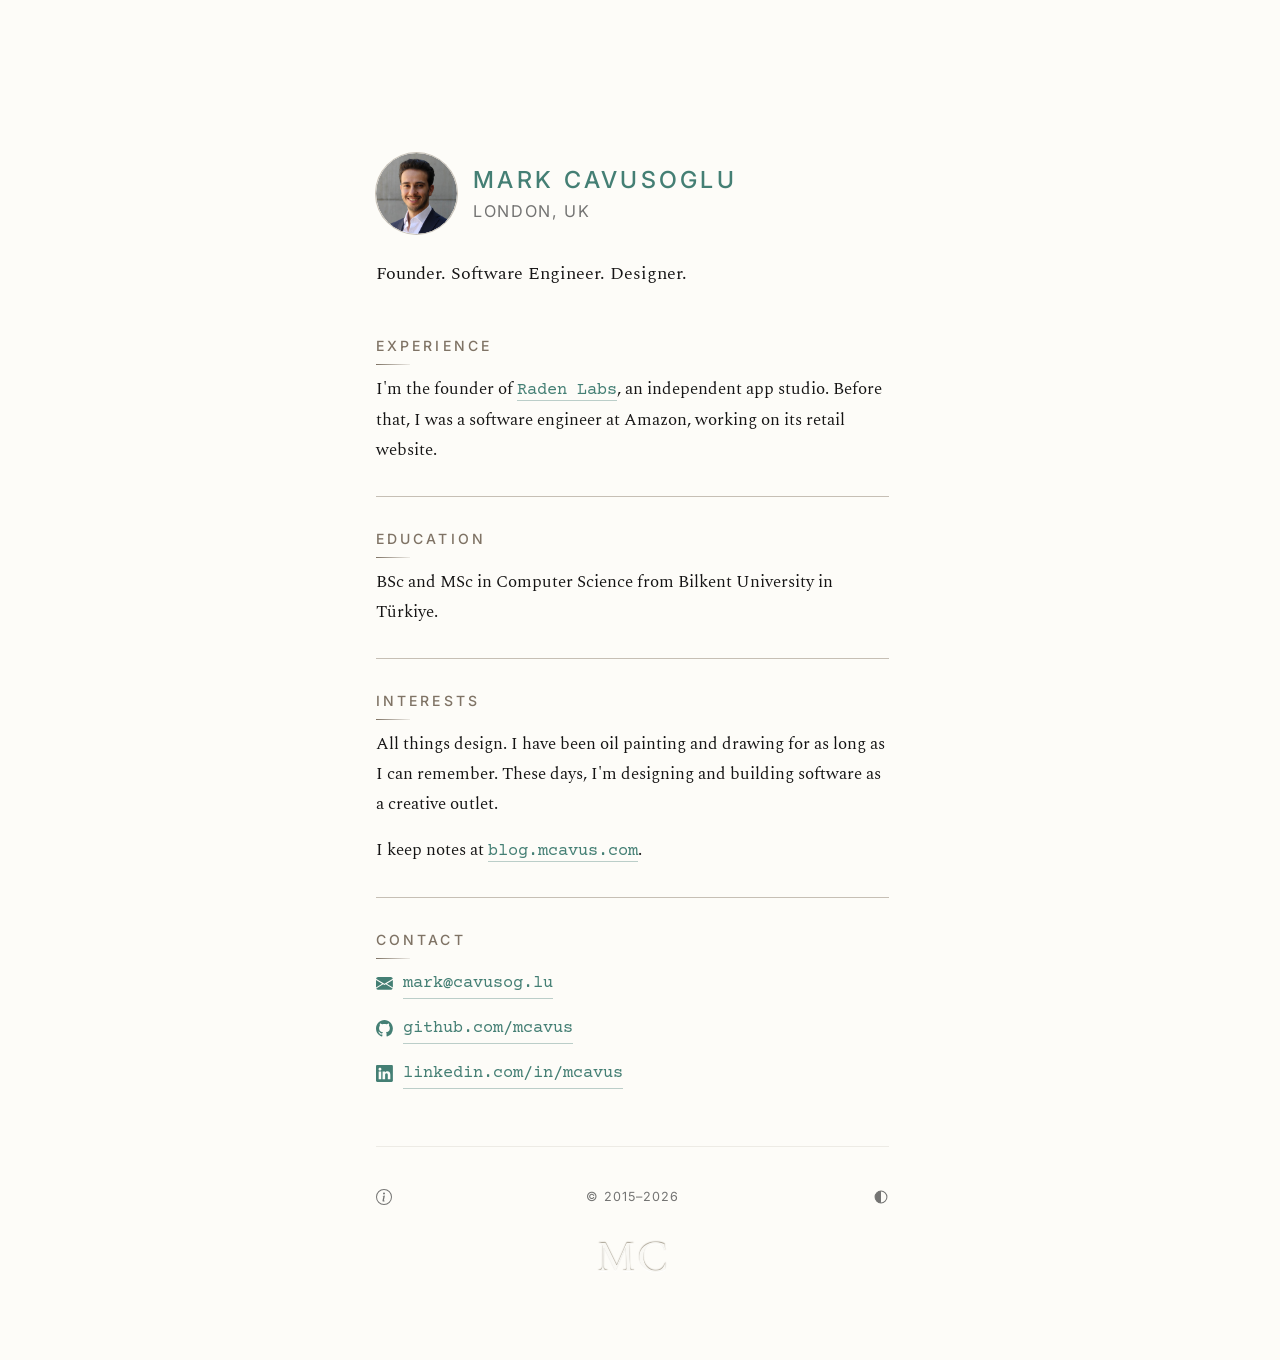
==== commit 899f6a7c: "Link to the blog; add page titles and a footer rule" ====
--- a/index.html
+++ b/index.html
@@ -87,8 +87,7 @@
                 <p>
                   I'm the founder of
                   <a href="https://radenlabs.com" target="_blank" rel="noreferrer">Raden Labs</a>,
-                  an independent app studio. I do
-                  the design, the engineering, and everything in between.
+                  an independent app studio.
                   Before that, I was a software engineer at Amazon, working on
                   its retail website.
                 </p>
@@ -105,9 +104,13 @@
               <section class="info-section">
                 <h2 class="info-heading">Interests</h2>
                 <p>
-                  All things design. I have been oil painting, sketching, and
+                  All things design. I have been oil painting and
                   drawing for as long as I can remember. These days, I'm
                   designing and building software as a creative outlet.
+                </p>
+                <p>
+                  I keep notes at
+                  <a href="https://blog.mcavus.com">blog.mcavus.com</a>.
                 </p>
               </section>
 
--- a/assets/css/style.css
+++ b/assets/css/style.css
@@ -236,8 +236,8 @@
 .avatar {
   flex: none;
   display: block;
-  width: 3.25rem;
-  height: 3.25rem;
+  width: 4.5rem;
+  height: 4.5rem;
   border-radius: 50%;
   overflow: hidden;
   /* hairline ring keeps the circle from dissolving into the page in both themes */
@@ -262,23 +262,43 @@
 
 /* name */
 
+/* One fluid size for the block; the name and location are sized in em so they keep their
+   1.3 : 0.9 ratio at every width. nowrap plus a fluid size, not a breakpoint: the name's width
+   steps while the column's grows continuously, so any fixed breakpoint leaves a band uncovered.
+   The slope is the name's measured single-line width, 11.45em at 0.14em tracking, against a
+   column of vw minus 151px of padding, avatar, and gap; 1.3rem is reached around 420px.
+   Re-measure if the name text changes. */
+.identity-text {
+  font-size: clamp(0.8rem, calc(8.7vw - 13.5px), 1.3rem);
+}
+
 .hero-name {
   letter-spacing: 0.14em;
-  font-size: 1.05rem;
+  font-size: 1em;
   font-weight: 500;
   line-height: 1.2;
   color: var(--accent);
   text-transform: uppercase;
   margin: 0;
+  white-space: nowrap;
 }
 
 .hero-location {
-  font-size: 0.78rem;
+  font-size: calc(1em * 0.9 / 1.3);
   letter-spacing: 0.1em;
   text-transform: uppercase;
   color: var(--meta);
   /* bottom spacing now belongs to .identity */
   margin: 0.35rem 0 0;
+}
+
+/* A smaller portrait on phones, which also gives the name 9px more column. 27rem here is 432px:
+   rem in a media query is the initial 16px, not the 112.5% set on html. */
+@media (max-width: 27rem) {
+  .avatar {
+    width: 4rem;
+    height: 4rem;
+  }
 }
 
 /* back-link above the title on secondary pages */
@@ -617,31 +637,32 @@
       rgba(255, 224, 165, 0.24) 14%,
       rgba(255, 224, 165, 0) 32%
     ),
-    /* 2. the pool of light, centred under the fixture */
+    /* 2. the pool of light, centred under the fixture. Reaches most of the way
+          down the canvas so the boats on the water stay readable. */
       radial-gradient(
-        80% 58% at 50% -6%,
-        rgba(255, 219, 155, 0.42),
-        rgba(255, 219, 155, 0.14) 46%,
-        rgba(255, 219, 155, 0) 72%
+        95% 92% at 50% -6%,
+        rgba(255, 219, 155, 0.44),
+        rgba(255, 219, 155, 0.2) 52%,
+        rgba(255, 219, 155, 0) 88%
       ),
-    /* 3. inverse-square falloff down the canvas */
+    /* 3. falloff down the canvas, eased so the lower third does not crush */
       linear-gradient(
         to bottom,
-        rgba(0, 0, 0, 0) 24%,
-        rgba(0, 0, 0, 0.34) 62%,
-        rgba(0, 0, 0, 0.62) 100%
+        rgba(0, 0, 0, 0) 30%,
+        rgba(0, 0, 0, 0.16) 66%,
+        rgba(0, 0, 0, 0.36) 100%
       ),
     /* 4. corners stay out of the beam */
       radial-gradient(
         125% 105% at 50% -5%,
-        rgba(0, 0, 0, 0) 52%,
-        rgba(0, 0, 0, 0.46) 100%
+        rgba(0, 0, 0, 0) 58%,
+        rgba(0, 0, 0, 0.3) 100%
       );
 }
 
 @media (prefers-color-scheme: dark) {
   :root:not([data-theme="light"]) .error-plate img {
-    filter: brightness(0.62) saturate(0.85);
+    filter: brightness(0.76) saturate(0.9);
   }
 
   :root:not([data-theme="light"]) .plate-frame::after {
@@ -654,7 +675,7 @@
 }
 
 :root[data-theme="dark"] .error-plate img {
-  filter: brightness(0.62) saturate(0.85);
+  filter: brightness(0.76) saturate(0.9);
 }
 
 :root[data-theme="dark"] .plate-frame::after {
@@ -753,6 +774,9 @@
 
 .hero-footer {
   margin-top: 3rem;
+  padding-top: 1.75rem;
+  /* the faintest rule in the set */
+  border-top: 1px solid var(--rule-fade);
 }
 
 /* info · copyright · theme toggle. The two buttons are the same width, so the
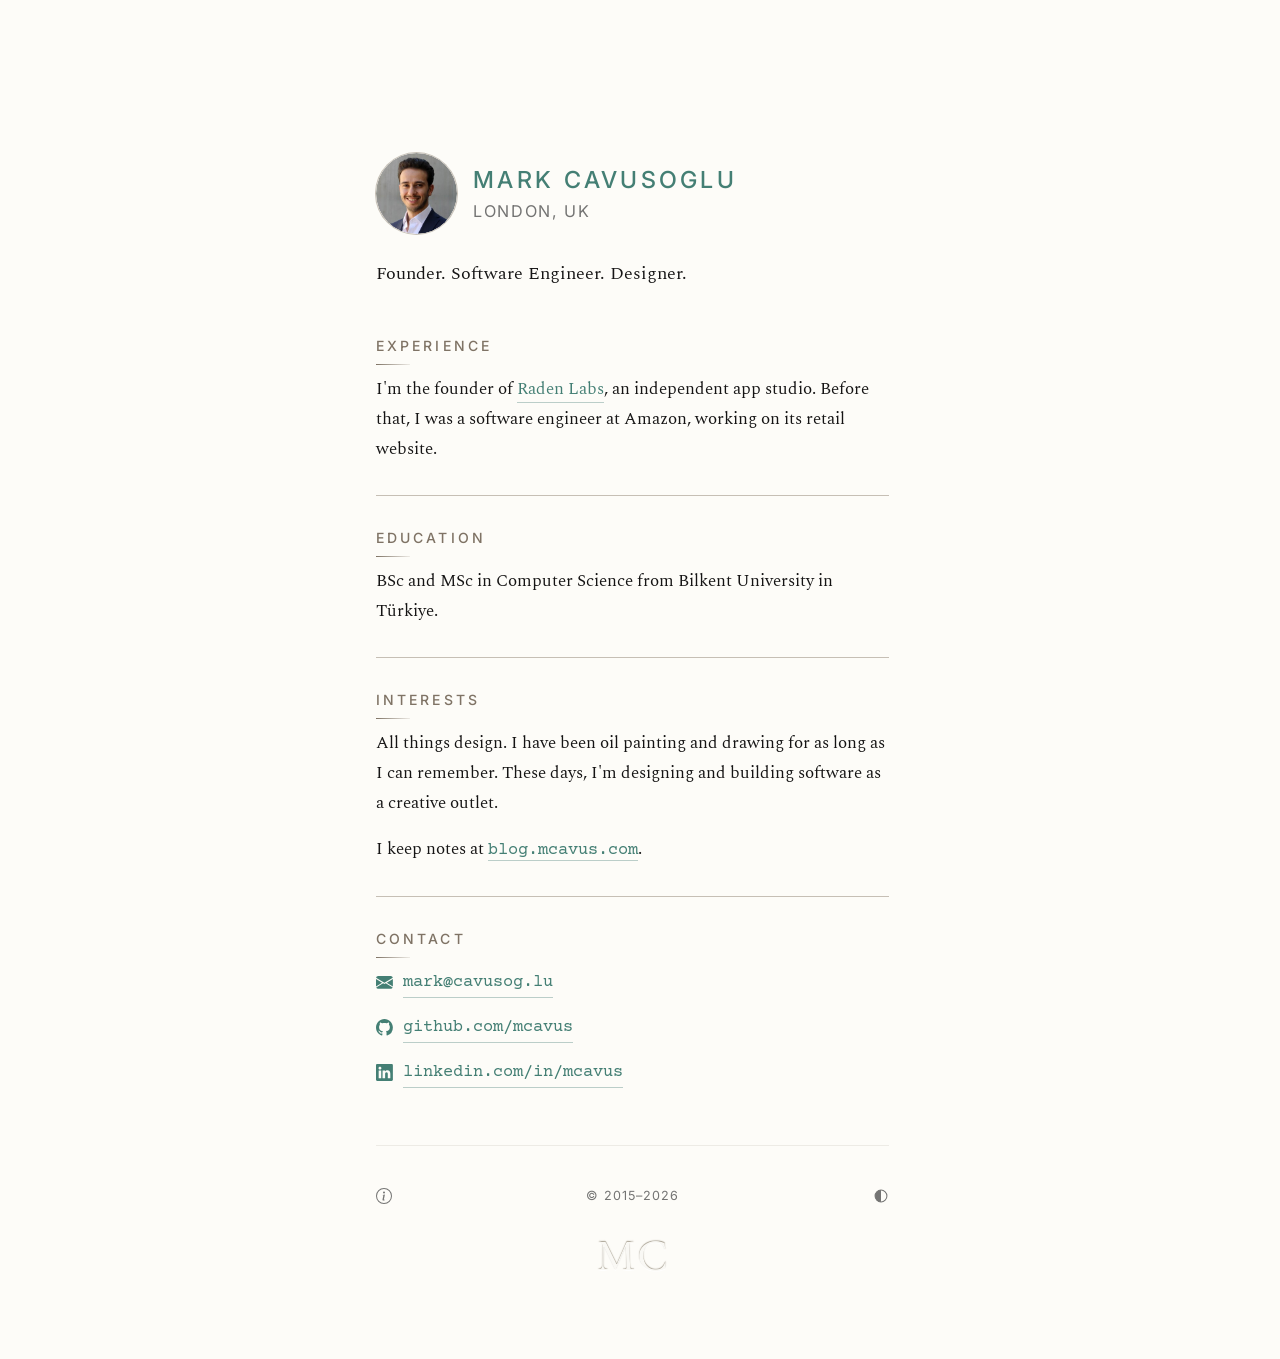
==== commit bd5d5028: "Reserve the typewriter face for addresses" ====
--- a/index.html
+++ b/index.html
@@ -110,7 +110,7 @@
                 </p>
                 <p>
                   I keep notes at
-                  <a href="https://blog.mcavus.com">blog.mcavus.com</a>.
+                  <a class="url" href="https://blog.mcavus.com">blog.mcavus.com</a>.
                 </p>
               </section>
 
@@ -119,19 +119,19 @@
                 <!-- Icons from Bootstrap Icons (icons.getbootstrap.com), MIT licence, (c) The Bootstrap Authors -->
                 <ul class="contact-list">
                   <li>
-                    <a href="mailto:mark@cavusog.lu">
+                    <a class="url" href="mailto:mark@cavusog.lu">
                       <svg class="contact-icon" viewBox="0 0 16 16" fill="currentColor" aria-hidden="true" focusable="false"><path d="M.05 3.555A2 2 0 0 1 2 2h12a2 2 0 0 1 1.95 1.555L8 8.414zM0 4.697v7.104l5.803-3.558zM6.761 8.83l-6.57 4.027A2 2 0 0 0 2 14h12a2 2 0 0 0 1.808-1.144l-6.57-4.027L8 9.586zm3.436-.586L16 11.801V4.697z"/></svg>
                       <span>mark@cavusog.lu</span>
                     </a>
                   </li>
                   <li>
-                    <a href="https://github.com/mcavus" target="_blank" rel="noreferrer">
+                    <a class="url" href="https://github.com/mcavus" target="_blank" rel="noreferrer">
                       <svg class="contact-icon" viewBox="0 0 16 16" fill="currentColor" aria-hidden="true" focusable="false"><path d="M8 0C3.58 0 0 3.58 0 8c0 3.54 2.29 6.53 5.47 7.59.4.07.55-.17.55-.38 0-.19-.01-.82-.01-1.49-2.01.37-2.53-.49-2.69-.94-.09-.23-.48-.94-.82-1.13-.28-.15-.68-.52-.01-.53.63-.01 1.08.58 1.23.82.72 1.21 1.87.87 2.33.66.07-.52.28-.87.51-1.07-1.78-.2-3.64-.89-3.64-3.95 0-.87.31-1.59.82-2.15-.08-.2-.36-1.02.08-2.12 0 0 .67-.21 2.2.82.64-.18 1.32-.27 2-.27s1.36.09 2 .27c1.53-1.04 2.2-.82 2.2-.82.44 1.1.16 1.92.08 2.12.51.56.82 1.27.82 2.15 0 3.07-1.87 3.75-3.65 3.95.29.25.54.73.54 1.48 0 1.07-.01 1.93-.01 2.2 0 .21.15.46.55.38A8.01 8.01 0 0 0 16 8c0-4.42-3.58-8-8-8"/></svg>
                       <span>github.com/mcavus</span>
                     </a>
                   </li>
                   <li>
-                    <a href="https://www.linkedin.com/in/mcavus" target="_blank" rel="noreferrer">
+                    <a class="url" href="https://www.linkedin.com/in/mcavus" target="_blank" rel="noreferrer">
                       <svg class="contact-icon" viewBox="0 0 16 16" fill="currentColor" aria-hidden="true" focusable="false"><path d="M0 1.146C0 .513.526 0 1.175 0h13.65C15.474 0 16 .513 16 1.146v13.708c0 .633-.526 1.146-1.175 1.146H1.175C.526 16 0 15.487 0 14.854zm4.943 12.248V6.169H2.542v7.225zm-1.2-8.212c.837 0 1.358-.554 1.358-1.248-.015-.709-.52-1.248-1.342-1.248S2.4 3.226 2.4 3.934c0 .694.521 1.248 1.327 1.248zm4.908 8.212V9.359c0-.216.016-.432.08-.586.173-.431.568-.878 1.232-.878.869 0 1.216.662 1.216 1.634v3.865h2.401V9.25c0-2.22-1.184-3.252-2.764-3.252-1.274 0-1.845.7-2.165 1.193v.025h-.016l.016-.025V6.169h-2.4c.03.678 0 7.225 0 7.225z"/></svg>
                       <span>linkedin.com/in/mcavus</span>
                     </a>
--- a/assets/css/style.css
+++ b/assets/css/style.css
@@ -355,7 +355,6 @@
 }
 
 .colophon a {
-  font-family: "Courier Prime", ui-monospace, "Courier New", monospace;
   color: var(--accent);
   text-decoration: none;
   border-bottom: 1px solid var(--link-line);
@@ -455,9 +454,9 @@
 
 /* links inside text */
 
+/* Links in prose keep the paragraph face; only the colour and the rule mark them. The mono
+   face is reserved for .url, where the link text is the address itself. */
 .info-section a {
-  font-family: "Courier Prime", ui-monospace, "Courier New", monospace;
-  font-size: 1em; /* Courier Prime runs small — no downsizing needed */
   color: var(--accent);
   text-decoration: none;
   border-bottom: 1px solid var(--link-line);
@@ -478,6 +477,12 @@
   .info-section a {
     transition: none;
   }
+}
+
+/* Link text that is a literal address — a domain, a path, an email. Sets the face only; the
+   colour and rule come from whichever link rule already applies. */
+.url {
+  font-family: "Courier Prime", ui-monospace, "Courier New", monospace;
 }
 
 /* contact list — icon + label */
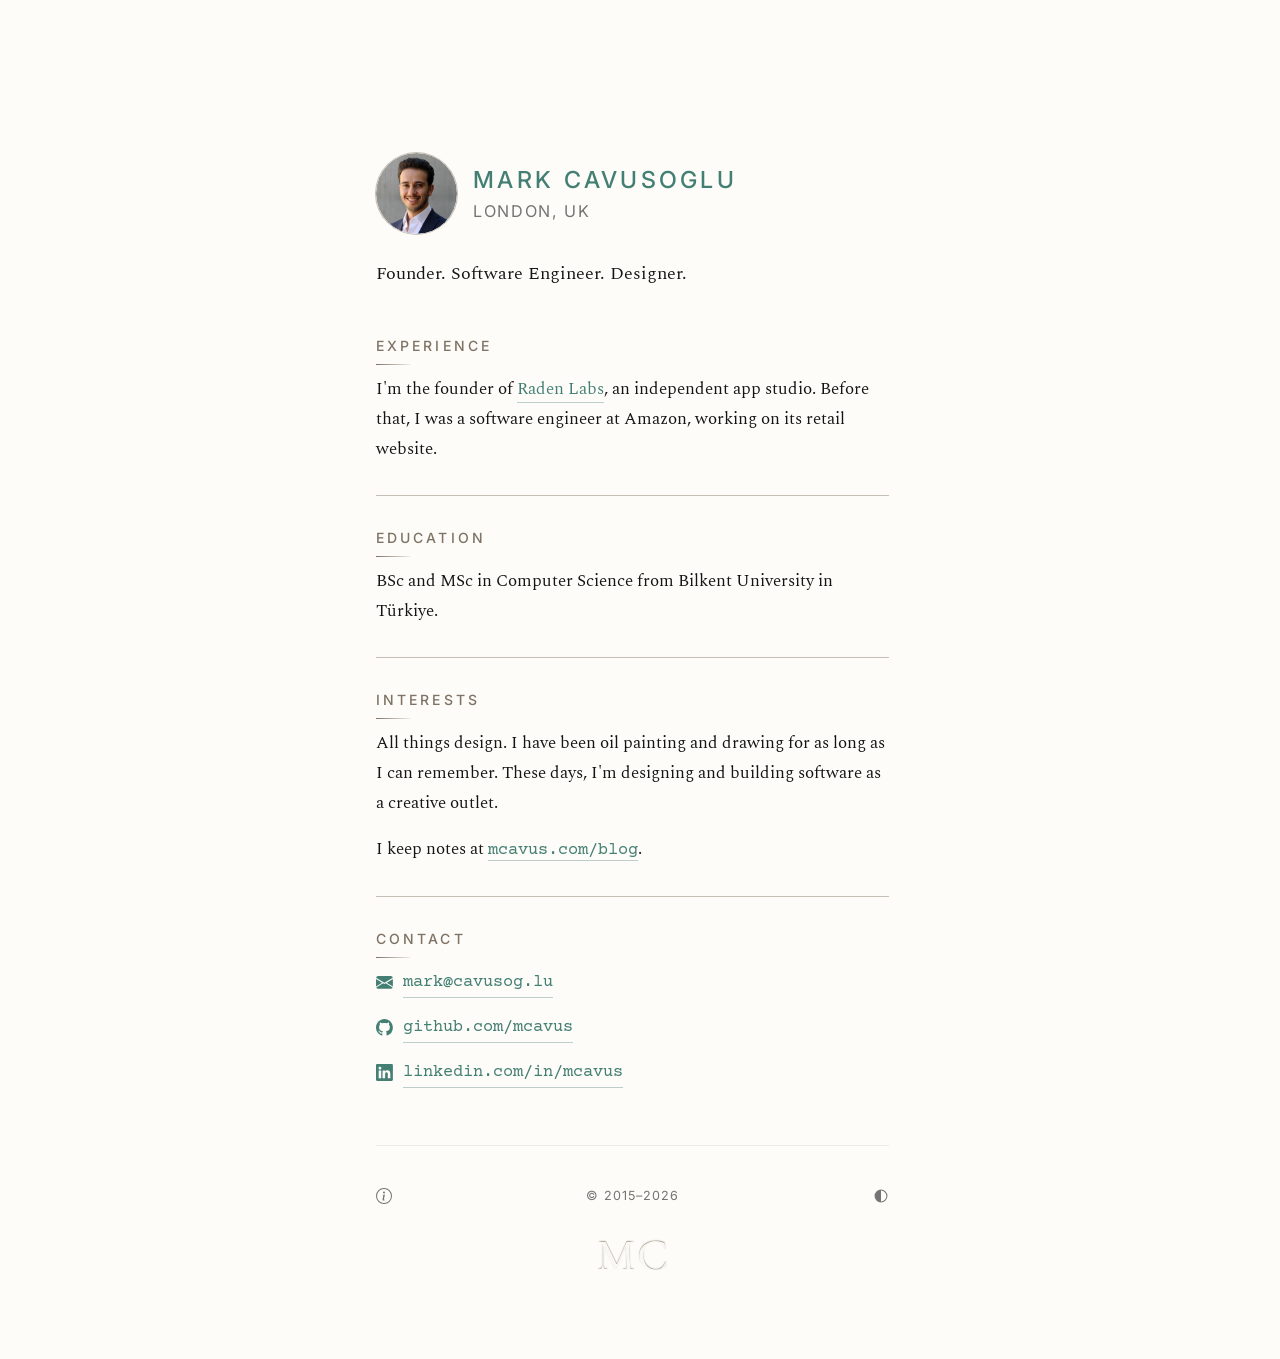
==== commit dd9ddedb: "Point at the blog's new address" ====
--- a/index.html
+++ b/index.html
@@ -37,7 +37,7 @@
     <link rel="preconnect" href="https://fonts.googleapis.com" />
     <link rel="preconnect" href="https://fonts.gstatic.com" crossorigin />
     <link
-      href="https://fonts.googleapis.com/css2?family=Cormorant+Garamond:wght@500&family=Courier+Prime&family=Inter:wght@400;500&family=Spectral&display=swap"
+      href="https://fonts.googleapis.com/css2?family=Cormorant+Garamond:wght@500&family=Courier+Prime&family=Inter:wght@400;500&family=Spectral:ital@0;1&display=swap"
       rel="stylesheet"
     />
 
@@ -110,7 +110,7 @@
                 </p>
                 <p>
                   I keep notes at
-                  <a class="url" href="https://blog.mcavus.com">blog.mcavus.com</a>.
+                  <a class="url" href="/blog/">mcavus.com/blog</a>.
                 </p>
               </section>
 
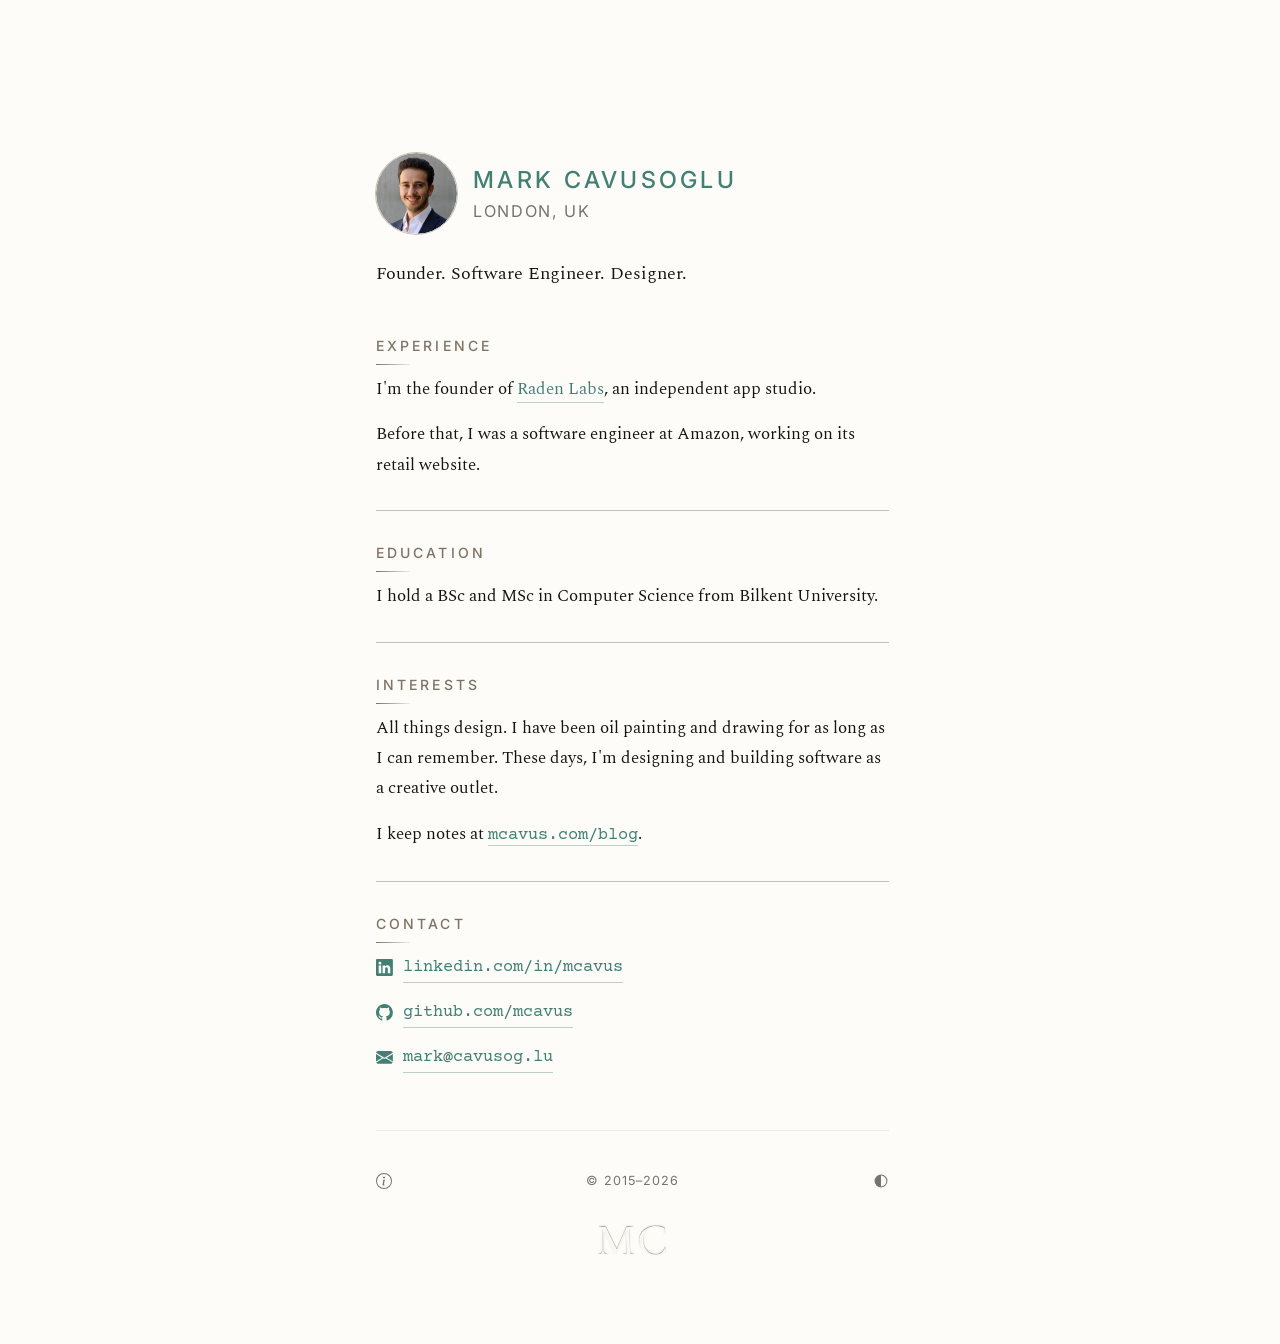
==== commit d3d13784: "Update the main page" ====
--- a/index.html
+++ b/index.html
@@ -88,6 +88,8 @@
                   I'm the founder of
                   <a href="https://radenlabs.com" target="_blank" rel="noreferrer">Raden Labs</a>,
                   an independent app studio.
+                </p>
+                <p>
                   Before that, I was a software engineer at Amazon, working on
                   its retail website.
                 </p>
@@ -96,8 +98,8 @@
               <section class="info-section">
                 <h2 class="info-heading">Education</h2>
                 <p>
-                  BSc and MSc in Computer Science from Bilkent University in
-                  Türkiye.
+                  I hold a BSc and MSc in Computer Science from Bilkent
+                  University.
                 </p>
               </section>
 
@@ -119,9 +121,9 @@
                 <!-- Icons from Bootstrap Icons (icons.getbootstrap.com), MIT licence, (c) The Bootstrap Authors -->
                 <ul class="contact-list">
                   <li>
-                    <a class="url" href="mailto:mark@cavusog.lu">
-                      <svg class="contact-icon" viewBox="0 0 16 16" fill="currentColor" aria-hidden="true" focusable="false"><path d="M.05 3.555A2 2 0 0 1 2 2h12a2 2 0 0 1 1.95 1.555L8 8.414zM0 4.697v7.104l5.803-3.558zM6.761 8.83l-6.57 4.027A2 2 0 0 0 2 14h12a2 2 0 0 0 1.808-1.144l-6.57-4.027L8 9.586zm3.436-.586L16 11.801V4.697z"/></svg>
-                      <span>mark@cavusog.lu</span>
+                    <a class="url" href="https://www.linkedin.com/in/mcavus" target="_blank" rel="noreferrer">
+                      <svg class="contact-icon" viewBox="0 0 16 16" fill="currentColor" aria-hidden="true" focusable="false"><path d="M0 1.146C0 .513.526 0 1.175 0h13.65C15.474 0 16 .513 16 1.146v13.708c0 .633-.526 1.146-1.175 1.146H1.175C.526 16 0 15.487 0 14.854zm4.943 12.248V6.169H2.542v7.225zm-1.2-8.212c.837 0 1.358-.554 1.358-1.248-.015-.709-.52-1.248-1.342-1.248S2.4 3.226 2.4 3.934c0 .694.521 1.248 1.327 1.248zm4.908 8.212V9.359c0-.216.016-.432.08-.586.173-.431.568-.878 1.232-.878.869 0 1.216.662 1.216 1.634v3.865h2.401V9.25c0-2.22-1.184-3.252-2.764-3.252-1.274 0-1.845.7-2.165 1.193v.025h-.016l.016-.025V6.169h-2.4c.03.678 0 7.225 0 7.225z"/></svg>
+                      <span>linkedin.com/in/mcavus</span>
                     </a>
                   </li>
                   <li>
@@ -131,9 +133,9 @@
                     </a>
                   </li>
                   <li>
-                    <a class="url" href="https://www.linkedin.com/in/mcavus" target="_blank" rel="noreferrer">
-                      <svg class="contact-icon" viewBox="0 0 16 16" fill="currentColor" aria-hidden="true" focusable="false"><path d="M0 1.146C0 .513.526 0 1.175 0h13.65C15.474 0 16 .513 16 1.146v13.708c0 .633-.526 1.146-1.175 1.146H1.175C.526 16 0 15.487 0 14.854zm4.943 12.248V6.169H2.542v7.225zm-1.2-8.212c.837 0 1.358-.554 1.358-1.248-.015-.709-.52-1.248-1.342-1.248S2.4 3.226 2.4 3.934c0 .694.521 1.248 1.327 1.248zm4.908 8.212V9.359c0-.216.016-.432.08-.586.173-.431.568-.878 1.232-.878.869 0 1.216.662 1.216 1.634v3.865h2.401V9.25c0-2.22-1.184-3.252-2.764-3.252-1.274 0-1.845.7-2.165 1.193v.025h-.016l.016-.025V6.169h-2.4c.03.678 0 7.225 0 7.225z"/></svg>
-                      <span>linkedin.com/in/mcavus</span>
+                    <a class="url" href="mailto:mark@cavusog.lu">
+                      <svg class="contact-icon" viewBox="0 0 16 16" fill="currentColor" aria-hidden="true" focusable="false"><path d="M.05 3.555A2 2 0 0 1 2 2h12a2 2 0 0 1 1.95 1.555L8 8.414zM0 4.697v7.104l5.803-3.558zM6.761 8.83l-6.57 4.027A2 2 0 0 0 2 14h12a2 2 0 0 0 1.808-1.144l-6.57-4.027L8 9.586zm3.436-.586L16 11.801V4.697z"/></svg>
+                      <span>mark@cavusog.lu</span>
                     </a>
                   </li>
                 </ul>
